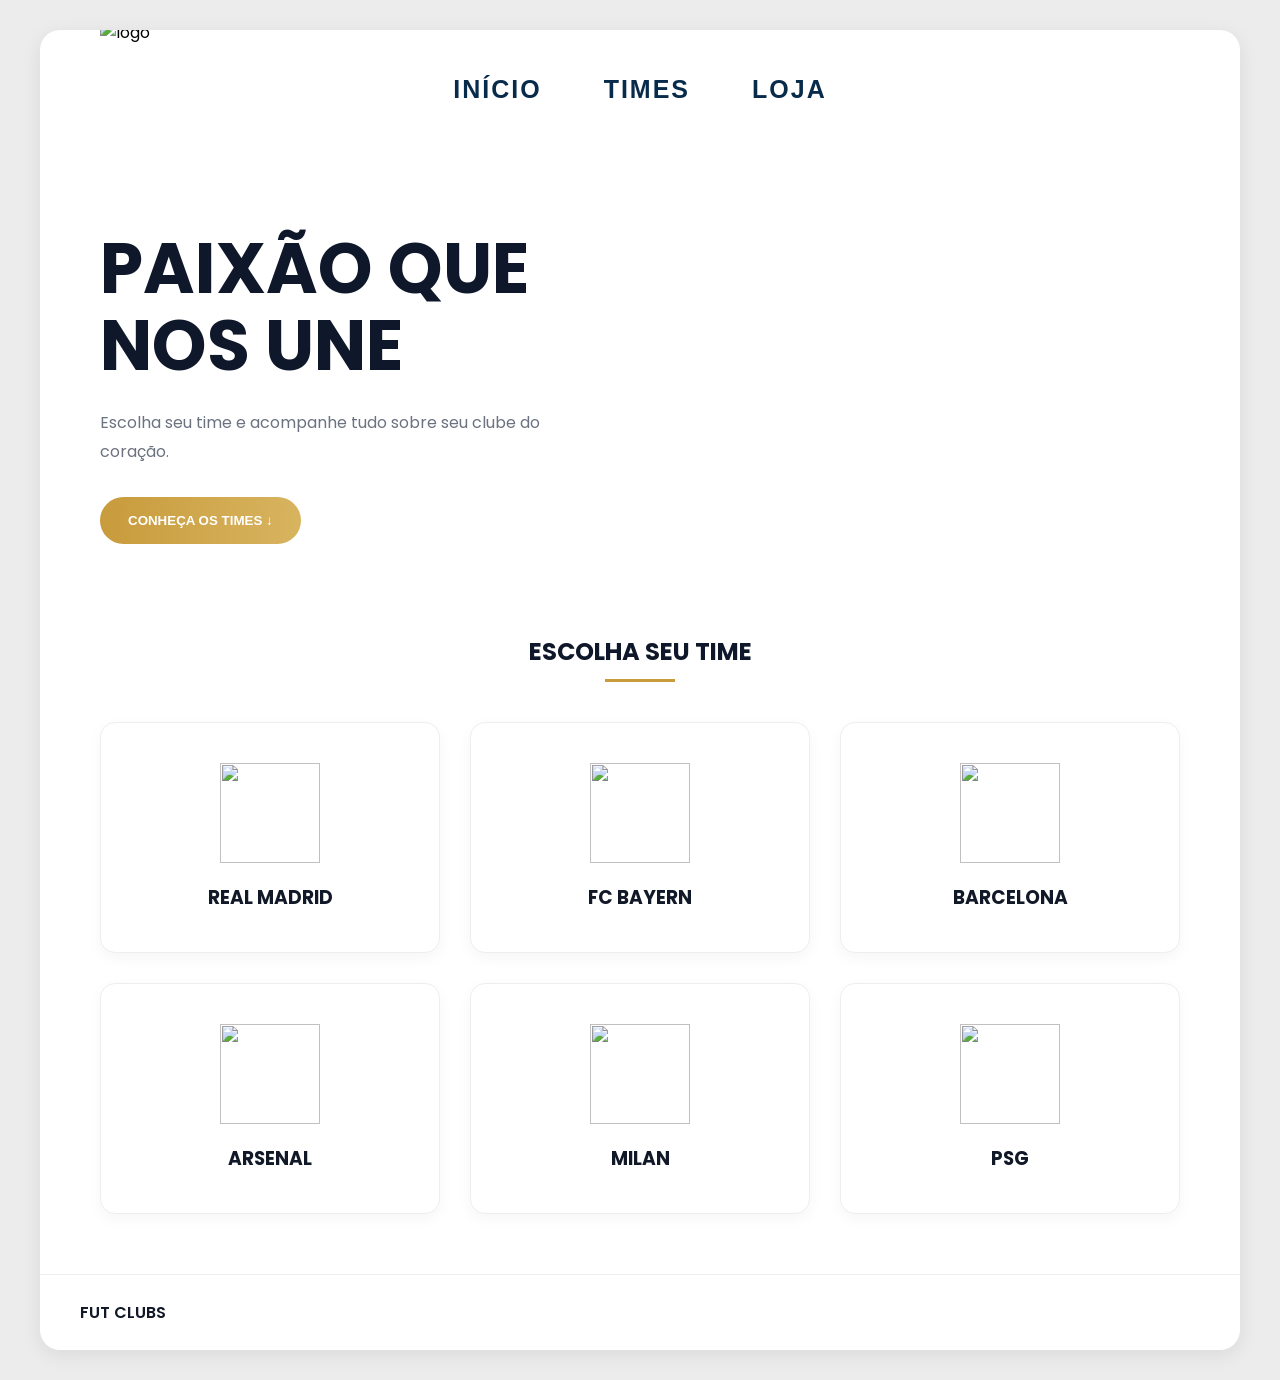
==== index.html @ fba610e8 "Andrey Barcelona" ====
<!doctype html>
<html lang="pt-BR">
  <head>
    <meta charset="UTF-8" />
    <meta name="viewport" content="width=device-width, initial-scale=1.0" />
    <title>Fut Clubs</title>
    <link rel="stylesheet" href="./CSS/index.css" />

    <link rel="preconnect" href="https://fonts.googleapis.com" />
    <link rel="preconnect" href="https://fonts.gstatic.com" crossorigin />
    <link
      href="https://fonts.googleapis.com/css2?family=Poppins:wght@300;400;500;600;700&display=swap"
      rel="stylesheet"
    />

    <script
      src="https://kit.fontawesome.com/your-kit.js"
      crossorigin="anonymous"
    ></script>

    <link rel="stylesheet" href="style.css" />
  </head>
  <body>
    <div class="container">
      <header class="topo">
        <div class="icone">
          <img src="./img Barcelona/logo.png" alt="logo" />
        </div>

        <nav class="navegacao">
          <ul>
            <li><a href="ínicio.html">INÍCIO</a></li>
            <li><a href="times.html">TIMES</a></li>
            <li><a href="loja.html">LOJA</a></li>
          </ul>
        </nav>
      </header>

      <section class="hero">
        <div class="hero-text">
          <h1>
            PAIXÃO QUE <br />
            NOS UNE
          </h1>

          <p>Escolha seu time e acompanhe tudo sobre seu clube do coração.</p>

          <button>CONHEÇA OS TIMES ↓</button>
        </div>

        <div class="hero-image">
          <img src="./img Barcelona/Bola Fut Clubs.png" alt="" />
        </div>
      </section>

      <section class="teams">
        <h2>ESCOLHA SEU TIME</h2>

        <div class="line"></div>

        <div class="cards">
          <div class="card">
            <a href="real-madrid.html">
              <img
                src="https://upload.wikimedia.org/wikipedia/en/5/56/Real_Madrid_CF.svg"
                alt=""
              />
              <h3>REAL MADRID</h3>
            </a>
          </div>

          <div class="card">
            <a href="Bayern.html">
              <img
                src="https://upload.wikimedia.org/wikipedia/commons/thumb/1/1b/FC_Bayern_M%C3%BCnchen_logo_%282017%29.svg/1280px-FC_Bayern_M%C3%BCnchen_logo_%282017%29.svg.png"
                alt=""
              />
              <h3>FC BAYERN</h3>
            </a>
          </div>

          <div class="card">
            <a href="barcelona.html">
              <img
                src="https://upload.wikimedia.org/wikipedia/en/4/47/FC_Barcelona_%28crest%29.svg"
                alt=""
              />
              <h3>BARCELONA</h3>
            </a>
          </div>

          <div class="card">
            <a href="arsenal.html">
              <img
                src="https://upload.wikimedia.org/wikipedia/en/5/53/Arsenal_FC.svg"
                alt=""
              />
              <h3>ARSENAL</h3>
            </a>
          </div>

          <div class="card">
            <a href="Timemilan.html">
              <img
                src="https://upload.wikimedia.org/wikipedia/commons/d/d0/Logo_of_AC_Milan.svg"
                alt=""
              />
              <h3>MILAN</h3>
            </a>
          </div>

          <div class="card">
            <a href="psg.html">
              <img
                src="https://upload.wikimedia.org/wikipedia/en/a/a7/Paris_Saint-Germain_F.C..svg"
                alt=""
              />
              <h3>PSG</h3>
            </a>
          </div>
        </div>
      </section>

      <footer>
        <div class="footer-logo">FUT CLUBS</div>

        <div class="socials">
          <i class="fa-brands fa-instagram"></i>
          <i class="fa-brands fa-twitter"></i>
          <i class="fa-brands fa-facebook-f"></i>
        </div>
      </footer>
    </div>
  </body>
</html>
---- CSS/index.css ----
* {
  margin: 0;
  padding: 0;
  box-sizing: border-box;
}

body {
  background: #ececec;
  font-family: "Poppins", sans-serif;
  display: flex;
  justify-content: center;
  padding: 30px;
}

.container {
  width: 100%;
  max-width: 1200px;
  background: white;
  border-radius: 20px;
  overflow: hidden;
  box-shadow: 0 5px 20px rgba(0, 0, 0, 0.08);
}

* {
  margin: 0;
  padding: 0;
  box-sizing: border-box;
}

.navegacao ul {
  list-style: none;
  display: flex;
  justify-content: center;
  flex-wrap: wrap;
  gap: 30px;
  padding: 0;
  margin: 0;
}

.navegacao ul li {
  padding: 0;
  margin: 0;
  border-bottom: none;
  margin-top: -85px;
}

.navegacao ul li:hover {
  background: none;
}

.navegacao a {
  color: #082b4b;
  text-decoration: none;
  font-family: "Franklin Gothic Medium", "Arial Narrow", Arial, sans-serif;
  letter-spacing: 2px;
  font-size: 25px;
  font-weight: 600;
  padding: 8px 16px;
  border-radius: 20px;
  transition: 0.3s;
}

.navegacao a:hover {
  background-color: #f2d27a;
  color: #ffffff;
  text-decoration: none;
}

.navegacao a.ativo {
  color: #0d3b66;
}

.icone {
  display: flex;
  justify-content: left;
  margin-top: -10px;
  height: 140px;
  width: auto;
  margin-left: 60px;
}

.hero {
  display: flex;
  justify-content: space-between;
  align-items: center;
  padding: 70px 60px;
}

.hero-text {
  max-width: 450px;
}

.hero-text h1 {
  font-size: 70px;
  line-height: 1.1;
  color: #0f172a;
  margin-bottom: 25px;
}

.hero-text p {
  color: #6b7280;
  line-height: 1.8;
  margin-bottom: 30px;
}

.hero-text button {
  background: linear-gradient(to right, #c89b3c, #d8b45f);
  color: white;
  border: none;
  padding: 16px 28px;
  border-radius: 30px;
  font-weight: 600;
  cursor: pointer;
  transition: 0.3s;
}

.hero-text button:hover {
  transform: scale(1.05);
}

.hero-image img {
  width: 480px;
}

.teams {
  padding: 20px 60px 60px;
}

.teams h2 {
  text-align: center;
  color: #0f172a;
  margin-bottom: 10px;
}

.line {
  width: 70px;
  height: 3px;
  background: #c89b3c;
  margin: 0 auto 40px;
}

.cards {
  display: grid;
  grid-template-columns: repeat(3, 1fr);
  gap: 30px;
}

.card {
  background: white;
  border: 1px solid #eee;
  border-radius: 15px;
  padding: 40px;
  text-align: center;
  transition: 0.3s;
  box-shadow: 0 5px 15px rgba(0, 0, 0, 0.04);
}

.card:hover {
  transform: translateY(-5px);
}

.card img {
  width: 100px;
  height: 100px;
  object-fit: contain;
  margin-bottom: 20px;
}

.card h3 {
  color: #111827;
}

a {
  text-decoration: none;
  color: inherit;
}

footer {
  border-top: 1px solid #eee;
  padding: 25px 40px;
  display: flex;
  justify-content: space-between;
  align-items: center;
}

.footer-logo {
  font-weight: 600;
  color: #111827;
}

.socials {
  display: flex;
  gap: 25px;
}

.socials i {
  font-size: 20px;
  cursor: pointer;
  transition: 0.3s;
}

.socials i:hover {
  color: #c89b3c;
}

/* RESPONSIVO */

@media (max-width: 1000px) {
  .hero {
    flex-direction: column;
    text-align: center;
    gap: 40px;
  }

  .hero-text h1 {
    font-size: 50px;
  }

  .cards {
    grid-template-columns: repeat(2, 1fr);
  }
}

@media (max-width: 700px) {
  header {
    flex-direction: column;
    gap: 20px;
  }

  nav {
    gap: 20px;
  }

  .cards {
    grid-template-columns: 1fr;
  }

  .hero-image img {
    width: 100%;
  }

  .hero-text h1 {
    font-size: 40px;
  }

  footer {
    flex-direction: column;
    gap: 20px;
  }
}
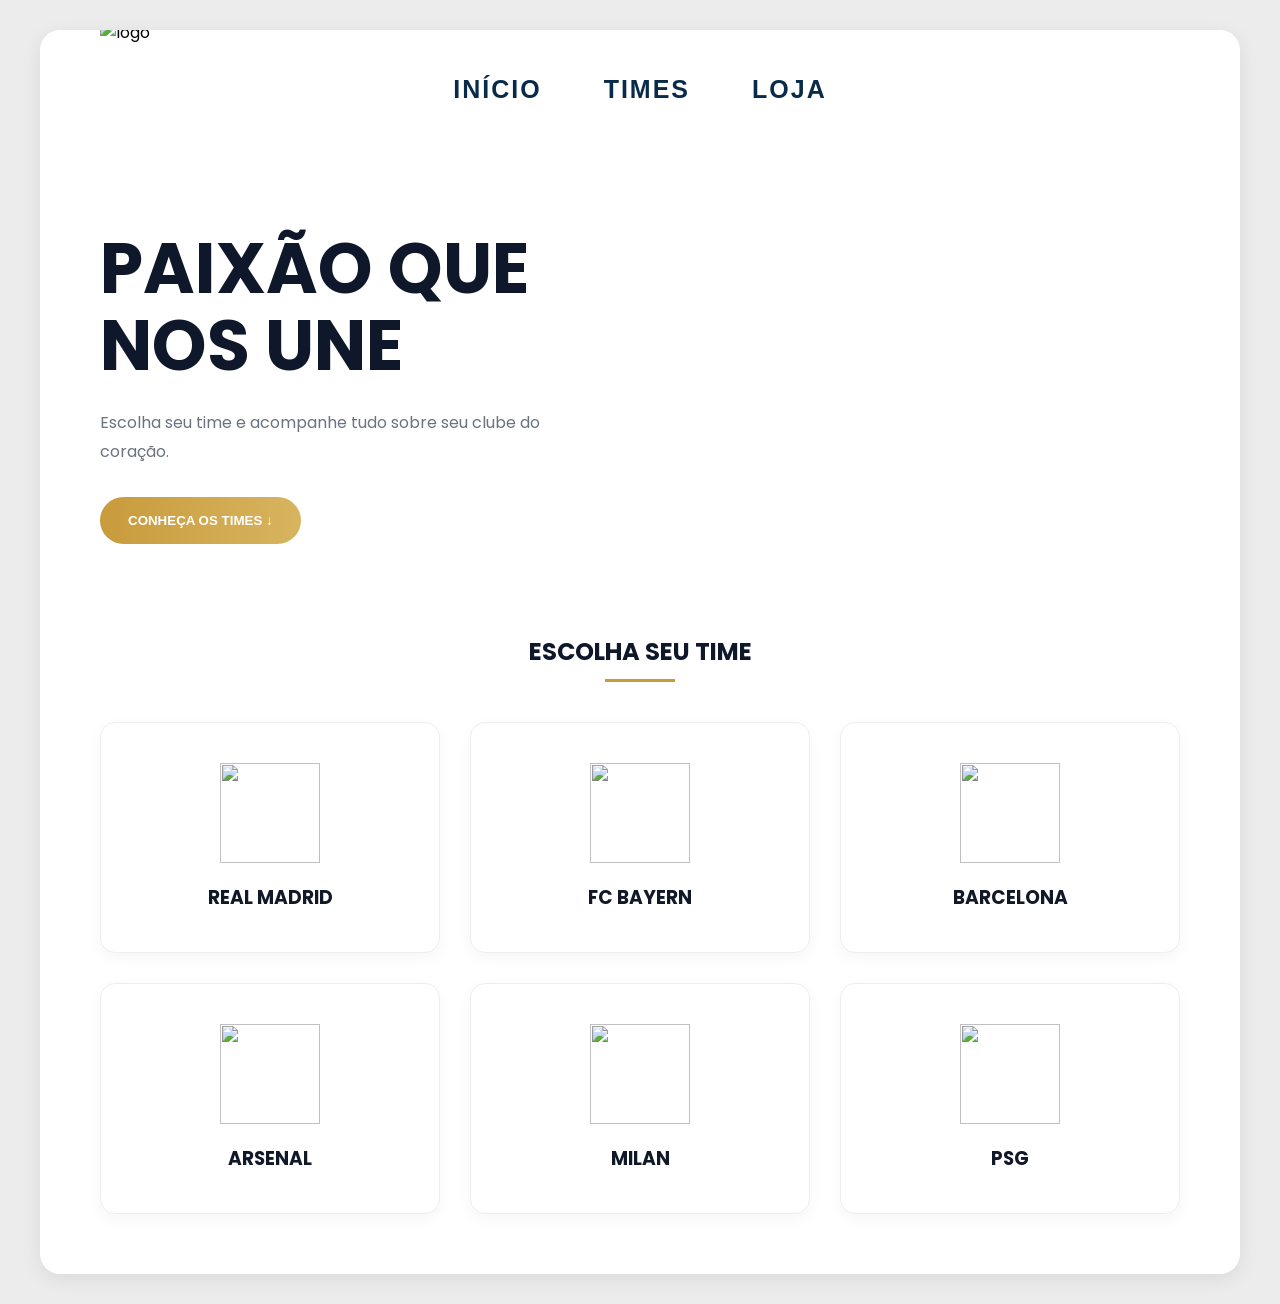
==== commit 3a056d48: "andrey-barcelona" ====
--- a/index.html
+++ b/index.html
@@ -120,16 +120,6 @@
           </div>
         </div>
       </section>
-
-      <footer>
-        <div class="footer-logo">FUT CLUBS</div>
-
-        <div class="socials">
-          <i class="fa-brands fa-instagram"></i>
-          <i class="fa-brands fa-twitter"></i>
-          <i class="fa-brands fa-facebook-f"></i>
-        </div>
-      </footer>
     </div>
   </body>
 </html>
--- a/CSS/index.css
+++ b/CSS/index.css
@@ -243,8 +243,3 @@
     font-size: 40px;
   }
 
-  footer {
-    flex-direction: column;
-    gap: 20px;
-  }
-}
